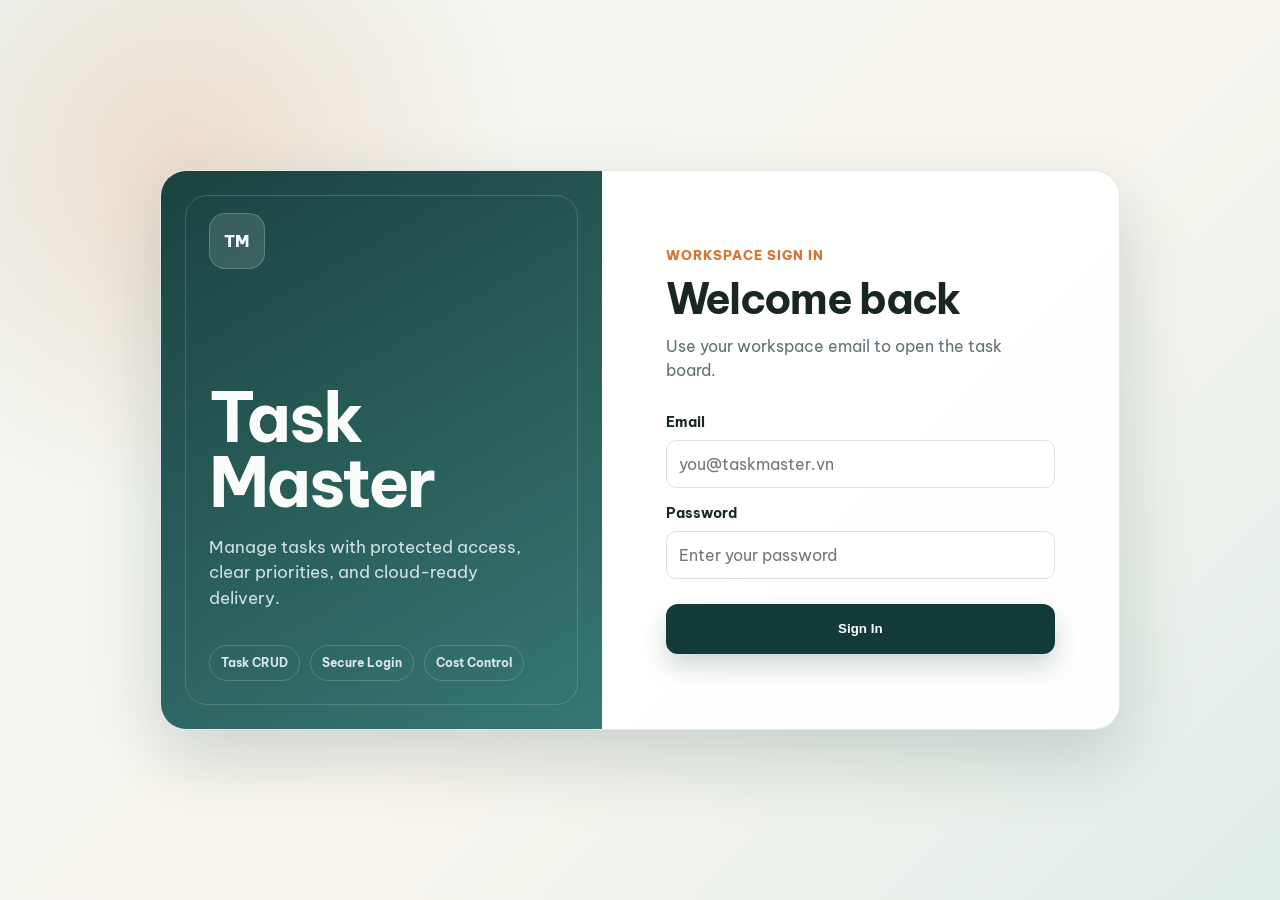
==== frontend/login.html @ cdd1fff1 "feat(frontend): refresh task manager UI" ====
<!DOCTYPE html>
<html lang="en">
<head>
    <meta charset="UTF-8">
    <meta name="viewport" content="width=device-width, initial-scale=1.0">
    <title>Sign In - Serverless Task Manager</title>
    <link rel="preconnect" href="https://fonts.googleapis.com">
    <link rel="preconnect" href="https://fonts.gstatic.com" crossorigin>
    <link href="https://fonts.googleapis.com/css2?family=Be+Vietnam+Pro:wght@400;500;600;700;800&display=swap" rel="stylesheet">
    <link rel="stylesheet" href="css/style.css">
</head>
<body class="login-body">
    <main class="login-container" aria-labelledby="login-title">
        <section class="login-banner" aria-label="Application overview">
            <div class="login-brand-mark" aria-hidden="true">TM</div>
            <h1>Task Master</h1>
            <p>Manage tasks with protected access, clear priorities, and cloud-ready delivery.</p>
            <div class="login-proof">
                <span>Task CRUD</span>
                <span>Secure Login</span>
                <span>Cost Control</span>
            </div>
        </section>
        
        <section class="login-form-wrapper" aria-label="Sign in form">
            <div class="login-form">
                <p class="login-eyebrow">Workspace sign in</p>
                <h2 id="login-title">Welcome back</h2>
                <p class="login-helper">Use your workspace email to open the task board.</p>
            
                <form id="authForm">
                    <div class="input-group">
                        <label for="email">Email</label>
                        <input type="email" id="email" required autocomplete="email" placeholder="you@taskmaster.vn">
                    </div>
                    <div class="input-group">
                        <label for="password">Password</label>
                        <input type="password" id="password" required autocomplete="current-password" placeholder="Enter your password">
                    </div>
                    <button type="submit" class="btn-primary login-submit">Sign In</button>
                </form>
            </div>
        </section>
    </main>
    <script src="js/auth.js"></script>
</body>
</html>
---- frontend/css/style.css ----
:root {
    --bg-color: #F4F7F6; /*rgb(241, 226, 209);*/
    --surface-color: #FFFFFF; /* #fffdfa; */
    --primary-color:#256C67;  /* rgb(129, 11, 56); */
    --primary-dark: #123B38;
    --primary-soft: #DDEBE8;
    --accent-color: #D87332;
    --secondary-color: #D8E3E0; /* rgb(220, 195, 170); */
    --text-main: #182724; /* rgb(84, 26, 26); */
    --text-muted: #5F716D; /* #8a6d6d; */
    
    /* Badge colors */
    /* --badge-high: rgb(129, 11, 56);
    --badge-medium: #d48b41;
    --badge-low: #5a8264; */
    /* Priority: burnt orange */
    --badge-high-bg: #EA580C;
    --badge-high-text: #FFFFFF;
    
    --badge-medium-bg: #FB923C;
    --badge-medium-text: #FFFFFF;
    
    --badge-low-bg: #FFEDD5;
    --badge-low-text: #EA580C;  

    /* Status: teal */
    --badge-done-bg: #0D9488;
    --badge-done-text: #FFFFFF;
    
    --badge-pending-bg: #CCFBF1;
    --badge-pending-text: #0D9488;

}

* { box-sizing: border-box; margin: 0; padding: 0; }
body {
    font-family: 'Be Vietnam Pro', 'Segoe UI', Tahoma, sans-serif;
    background:
        radial-gradient(circle at 12% 0%, rgba(216, 115, 50, 0.09), transparent 28%),
        linear-gradient(180deg, #F7FAF8 0%, var(--bg-color) 46%, #EEF5F2 100%);
    color: var(--text-main);
    line-height: 1.5;
    min-height: 100dvh;
}

/* Buttons */
.btn-primary {
    background: var(--primary-color);
    color: white;
    border: none;
    min-height: 44px;
    padding: 10px 20px;
    border-radius: 10px;
    cursor: pointer;
    font-weight: 800;
    transition: transform 0.2s ease, box-shadow 0.2s ease, opacity 0.2s ease;
}
.btn-primary:hover { opacity: 0.96; transform: translateY(-1px); }
.btn-primary:focus-visible,
.btn-outline:focus-visible,
input:focus-visible,
select:focus-visible,
textarea:focus-visible {
    outline: 3px solid rgba(216, 115, 50, 0.28);
    outline-offset: 3px;
}
.btn-outline {
    min-height: 40px;
    background: transparent;
    border: 1px solid var(--primary-color);
    color: var(--primary-color);
    padding: 8px 16px;
    border-radius: 10px;
    cursor: pointer;
    font: inherit;
    font-weight: 700;
}
.sr-only {
    position: absolute;
    width: 1px;
    height: 1px;
    padding: 0;
    margin: -1px;
    overflow: hidden;
    clip: rect(0, 0, 0, 0);
    white-space: nowrap;
    border: 0;
}

/* ---------------- LOGIN PAGE ---------------- */
.login-body {
    min-height: 100dvh;
    display: flex;
    align-items: center;
    justify-content: center;
    padding: 28px;
    background:
        radial-gradient(circle at 14% 18%, rgba(216, 115, 50, 0.18), transparent 26%),
        linear-gradient(135deg, #EEF5F2 0%, #F9F5EE 54%, #DFECE8 100%);
}
.login-container {
    display: grid;
    grid-template-columns: minmax(280px, 0.92fr) minmax(320px, 1.08fr);
    width: min(960px, 100%);
    min-height: 560px;
    background: rgba(255, 255, 255, 0.92);
    border: 1px solid rgba(18, 59, 56, 0.12);
    border-radius: 26px;
    overflow: hidden;
    box-shadow: 0 28px 70px rgba(18, 59, 56, 0.18);
}
.login-banner {
    position: relative;
    color: #F9FCFB;
    padding: 48px;
    display: flex;
    flex-direction: column;
    justify-content: flex-end;
    background:
        linear-gradient(150deg, rgba(18, 59, 56, 0.96), rgba(37, 108, 103, 0.92)),
        repeating-linear-gradient(135deg, rgba(255,255,255,0.08) 0 1px, transparent 1px 18px);
}
.login-banner::before {
    content: "";
    position: absolute;
    inset: 24px;
    border: 1px solid rgba(255, 255, 255, 0.16);
    border-radius: 22px;
    pointer-events: none;
}
.login-brand-mark {
    position: absolute;
    top: 42px;
    left: 48px;
    width: 56px;
    height: 56px;
    border-radius: 16px;
    display: grid;
    place-items: center;
    background: rgba(255, 255, 255, 0.12);
    border: 1px solid rgba(255, 255, 255, 0.2);
    font-weight: 800;
    letter-spacing: 0.04em;
}
.login-banner h1 {
    position: relative;
    max-width: 8ch;
    font-size: clamp(42px, 6vw, 68px);
    line-height: 0.95;
    letter-spacing: -0.04em;
    margin-bottom: 20px;
}
.login-banner p {
    position: relative;
    max-width: 320px;
    color: rgba(249, 252, 251, 0.82);
    font-size: 17px;
}
.login-proof {
    position: relative;
    display: flex;
    flex-wrap: wrap;
    gap: 10px;
    margin-top: 34px;
}
.login-proof span {
    padding: 8px 11px;
    border: 1px solid rgba(255, 255, 255, 0.18);
    border-radius: 999px;
    color: rgba(249, 252, 251, 0.86);
    font-size: 12px;
    font-weight: 700;
}
.login-form-wrapper {
    padding: clamp(28px, 6vw, 64px);
    display: flex;
    flex-direction: column;
    justify-content: center;
}
.login-form {
    width: min(100%, 420px);
    margin: 0 auto;
}
.login-eyebrow {
    color: var(--accent-color);
    font-size: 13px;
    font-weight: 800;
    letter-spacing: 0.08em;
    text-transform: uppercase;
    margin-bottom: 10px;
}
.login-form h2 {
    font-size: clamp(30px, 4vw, 42px);
    line-height: 1.1;
    letter-spacing: -0.04em;
    margin-bottom: 12px;
}
.login-helper {
    color: var(--text-muted);
    margin-bottom: 30px;
}
.login-submit {
    width: 100%;
    min-height: 50px;
    margin-top: 10px;
    border-radius: 12px;
    background: var(--primary-dark);
    box-shadow: 0 12px 24px rgba(18, 59, 56, 0.2);
}

.input-group { margin-bottom: 15px; }
.input-group label { display: block; font-size: 14px; margin-bottom: 7px; font-weight: 700; }
.input-group input, .input-group select, .input-group textarea {
    width: 100%;
    min-height: 44px;
    padding: 11px 12px;
    border: 1px solid var(--secondary-color);
    border-radius: 10px;
    background: rgba(255, 255, 255, 0.78);
    color: var(--text-main);
    font: inherit;
    font-size: 16px;
    transition: border-color 0.2s ease, box-shadow 0.2s ease, background-color 0.2s ease;
}
.input-group input:focus,
.input-group select:focus,
.input-group textarea:focus {
    border-color: var(--primary-color);
    background: var(--surface-color);
    box-shadow: 0 0 0 4px rgba(37, 108, 103, 0.12);
    outline: none;
}

/* ---------------- WORKSPACE ---------------- */
.top-header {
    position: sticky;
    top: 0;
    z-index: 20;
    background: rgba(255, 255, 255, 0.86);
    backdrop-filter: blur(16px);
    padding: 14px clamp(18px, 5vw, 48px);
    display: flex;
    justify-content: space-between;
    align-items: center;
    border-bottom: 1px solid rgba(18, 59, 56, 0.1);
}
.top-header .user-info {
    display: flex;
    align-items: center;
    gap: 24px;
}
.top-header .logo {
    display: flex;
    align-items: center;
    gap: 10px;
    font-size: 20px;
    font-weight: 800;
    color: var(--text-main);
    letter-spacing: -0.5px;
}
.logo-mark {
    width: 38px;
    height: 38px;
    display: grid;
    place-items: center;
    border-radius: 12px;
    background: var(--primary-dark);
    color: white;
    font-size: 13px;
    letter-spacing: 0.04em;
}
.top-header .user-info .btn-outline {
    border: 1px solid var(--secondary-color);
    color: var(--text-muted);
    padding: 8px 16px;
    border-radius: 8px;
    font-weight: 600;
    transition: all 0.2s;
}
.top-header .user-info .btn-outline:hover {
    border-color: #ef4444;
    color: #ef4444;
    background-color: #fef2f2;
}

.workspace { max-width: 1120px; margin: 34px auto 56px; padding: 0 20px; }
.workspace-hero {
    display: flex;
    justify-content: space-between;
    align-items: flex-end;
    gap: 24px;
    margin-bottom: 26px;
}
.workspace-eyebrow {
    color: var(--accent-color);
    font-size: 13px;
    font-weight: 800;
    letter-spacing: 0.08em;
    text-transform: uppercase;
    margin-bottom: 8px;
}
.workspace-hero h1 {
    max-width: 680px;
    font-size: clamp(34px, 5vw, 56px);
    line-height: 1.02;
    letter-spacing: -0.045em;
}
.workspace-primary-action {
    min-width: 132px;
    background: var(--primary-dark);
    box-shadow: 0 12px 26px rgba(18, 59, 56, 0.18);
}

/* Stats */
.stats-container { display: grid; grid-template-columns: repeat(3, 1fr); gap: 16px; margin-bottom: 22px; }
.stat-card {
    background: rgba(255, 255, 255, 0.84);
    padding: 22px;
    border-radius: 18px;
    box-shadow: 0 18px 38px rgba(18, 59, 56, 0.08);
    border: 1px solid rgba(18, 59, 56, 0.1);
}
.stat-card h3 { font-size: 13px; color: var(--text-muted); margin-bottom: 8px; text-transform: uppercase; letter-spacing: 0.06em; }
.stat-card p { font-size: 36px; line-height: 1; font-weight: 800; letter-spacing: -0.04em; }
.pending-value { color: var(--accent-color); }
.done-value { color: var(--primary-color); }

/* Action Bar */
.action-bar {
    display: grid;
    grid-template-columns: minmax(360px, auto) minmax(260px, 1fr);
    gap: 14px;
    align-items: center;
    margin-bottom: 18px;
    padding: 14px;
    background: rgba(255, 255, 255, 0.72);
    border: 1px solid rgba(18, 59, 56, 0.1);
    border-radius: 18px;
}
.filters {
    display: flex;
    gap: 10px;
    flex-wrap: wrap;
}
.filters select, .filters input[type="date"] {
    min-height: 44px;
    padding: 10px 12px;
    border-radius: 12px;
    border: 1px solid var(--secondary-color);
    background: var(--surface-color);
    color: var(--text-main);
    font-family: inherit;
    font-size: 15px;
}

.search-box {
    position: relative;
}
.search-icon {
    position: absolute;
    left: 14px;
    top: 50%;
    transform: translateY(-50%);
    color: var(--text-muted);
    pointer-events: none;
    display: flex;
}
.search-box input {
    width: 100%;
    min-height: 44px;
    padding: 10px 15px 10px 42px;
    border-radius: 12px;
    border: 1px solid var(--secondary-color);
    background: var(--surface-color);
    color: var(--text-main);
    font: inherit;
    font-size: 16px;
    transition: border-color 0.2s ease, box-shadow 0.2s ease;
}
.search-box input:focus {
    border-color: var(--primary-color);
    box-shadow: 0 0 0 4px rgba(37, 108, 103, 0.12);
    outline: none;
}

/* Task Grid */
.task-list-header {
    display: grid;
    grid-template-columns: minmax(280px, 3fr) minmax(100px, 1fr) minmax(120px, 1fr) minmax(100px, 1fr) 60px;
    padding: 14px 18px;
    font-size: 12px;
    font-weight: 800;
    color: var(--text-muted);
    text-transform: uppercase;
    letter-spacing: 0.06em;
}
.task-item {
    display: grid;
    grid-template-columns: minmax(280px, 3fr) minmax(100px, 1fr) minmax(120px, 1fr) minmax(100px, 1fr) 60px;
    background: rgba(255, 255, 255, 0.9);
    margin-bottom: 10px;
    padding: 16px 18px;
    border-radius: 16px;
    align-items: center;
    border: 1px solid rgba(18, 59, 56, 0.1);
    transition: transform 0.2s ease, box-shadow 0.2s ease;
}
.task-item:hover { transform: translateY(-2px); box-shadow: 0 14px 28px rgba(18, 59, 56, 0.08); }

.task-info h4 { margin-bottom: 5px; font-size: 16px; }
.task-info p { font-size: 13px; color: var(--text-muted); }
.task-cell {
    color: var(--text-muted);
    font-size: 14px;
    font-weight: 600;
}
.task-empty {
    padding: 34px;
    border: 1px dashed var(--secondary-color);
    border-radius: 18px;
    background: rgba(255, 255, 255, 0.64);
    text-align: center;
}
.task-empty h4 { font-size: 20px; margin-bottom: 6px; }
.task-empty p { color: var(--text-muted); }

/* Badges */
.badge {
    min-width: 76px;
    text-align: center;
    padding: 6px 12px;
    border-radius: 999px;
    font-size: 12px;
    font-weight: 800;
    letter-spacing: 0.02em;
    display: inline-block;
}
.badge.high { background: var(--badge-high-bg); color: var(--badge-high-text); }
.badge.medium { background: var(--badge-medium-bg); color: var(--badge-medium-text); }
.badge.low { background: var(--badge-low-bg); color: var(--badge-low-text); }

.badge.pending { background: var(--badge-pending-bg); color: var(--badge-pending-text); }
.badge.done { background: var(--badge-done-bg); color: var(--badge-done-text); }

.task-actions { display: flex; justify-content: flex-end; }
.task-actions button { background: none; border: none; cursor: pointer; color: var(--primary-color); font-weight: bold; padding: 5px;}

/* Modal (Popup) */
.modal {
    display: none;
    position: fixed;
    inset: 0;
    z-index: 50;
    width: 100%;
    height: 100%;
    padding: 20px;
    background: rgba(18, 39, 36, 0.48);
    justify-content: center;
    align-items: center;
}
.modal-content {
    background: var(--surface-color);
    padding: 30px;
    border-radius: 18px;
    width: 520px;
    max-width: 100%;
    max-height: calc(100dvh - 40px);
    overflow: auto;
    box-shadow: 0 24px 70px rgba(18, 39, 36, 0.24);
}
.modal-content h2 {
    margin-bottom: 20px;
    font-size: 28px;
    letter-spacing: -0.03em;
}
.flex-row { display: flex; gap: 15px; }
.flex-row .input-group { flex: 1; }
.modal-actions { margin-top: 20px; display: flex; justify-content: flex-end; gap: 10px; }

/* Responsive: mobile */
@media (max-width: 768px) {
    .login-body { padding: 16px; align-items: flex-start; }
    .login-container { grid-template-columns: 1fr; min-height: auto; border-radius: 20px; }
    .login-banner { min-height: 330px; padding: 94px 28px 28px; }
    .login-brand-mark { top: 28px; left: 28px; }
    .login-banner h1 { font-size: 40px; margin-bottom: 16px; }
    .login-banner p { font-size: 16px; }
    .login-proof { margin-top: 24px; }
    .login-banner::before { inset: 16px; border-radius: 16px; }
    .login-form-wrapper { padding: 28px 22px; }
    .login-helper { margin-bottom: 22px; }
    .login-form { width: 100%; }
    .top-header { align-items: flex-start; gap: 14px; }
    .top-header .user-info { gap: 10px; flex-wrap: wrap; justify-content: flex-end; }
    .workspace { margin-top: 26px; padding: 0 16px; }
    .workspace-hero { align-items: stretch; flex-direction: column; }
    .workspace-primary-action { width: 100%; }
    .stats-container { grid-template-columns: 1fr; }
    .action-bar { grid-template-columns: 1fr; gap: 12px; }
    .filters { display: grid; grid-template-columns: 1fr; }
    .task-list-header { display: none; }
    .task-item { grid-template-columns: 1fr; gap: 12px; padding: 16px; }
    .task-cell {
        display: flex;
        justify-content: space-between;
        align-items: center;
        gap: 16px;
    }
    .task-cell::before {
        content: attr(data-label);
        color: var(--text-muted);
        font-size: 12px;
        font-weight: 800;
        text-transform: uppercase;
        letter-spacing: 0.06em;
    }
    .task-actions { justify-content: flex-start; }
    .flex-row { flex-direction: column; gap: 0; }
}

/* ================= ACTION DROPDOWN MENU ================= */
.dropdown-container {
    position: relative;
    display: inline-block;
}

.btn-dots {
    background: none;
    border: none;
    font-size: 20px;
    font-weight: bold;
    color: var(--primary-color);
    cursor: pointer;
    padding: 0 10px;
    letter-spacing: 2px;
}

/* Hidden menu container */
.dropdown-menu {
    display: none;
    position: absolute;
    right: 0;
    top: 100%;
    background-color: var(--surface-color);
    min-width: 130px;
    box-shadow: 0px 8px 16px rgba(84, 26, 26, 0.15); 
    border: 1px solid var(--secondary-color);
    border-radius: 8px;
    z-index: 10;
    overflow: hidden;
}

/* JS toggles this class to show the menu */
.dropdown-menu.show {
    display: flex;
    flex-direction: column;
}

/* Dropdown action buttons */
.dropdown-menu button {
    background: none;
    border: none;
    padding: 12px 15px;
    text-align: left;
    cursor: pointer;
    color: var(--text-main);
    font-size: 14px;
    width: 100%;
    transition: background-color 0.2s;
}

.dropdown-menu button:hover {
    background-color: var(--bg-color);
}

/* Destructive action */
.dropdown-menu button.delete-btn {
    color: #d32f2f; 
    border-top: 1px solid #f0e6e6;
}
.dropdown-menu button.delete-btn:hover {
    background-color: #fce4e4; 
}

/* ================= COMPLETED TASK STATE ================= */
.task-item.task-completed {
    opacity: 0.55;
    background-color: transparent;
    border: 1px dashed var(--secondary-color);
    box-shadow: none;
}

.task-item.task-completed:hover {
    transform: none;
}

.task-item.task-completed .task-info h4 {
    text-decoration: line-through;
    color: var(--text-muted);
}
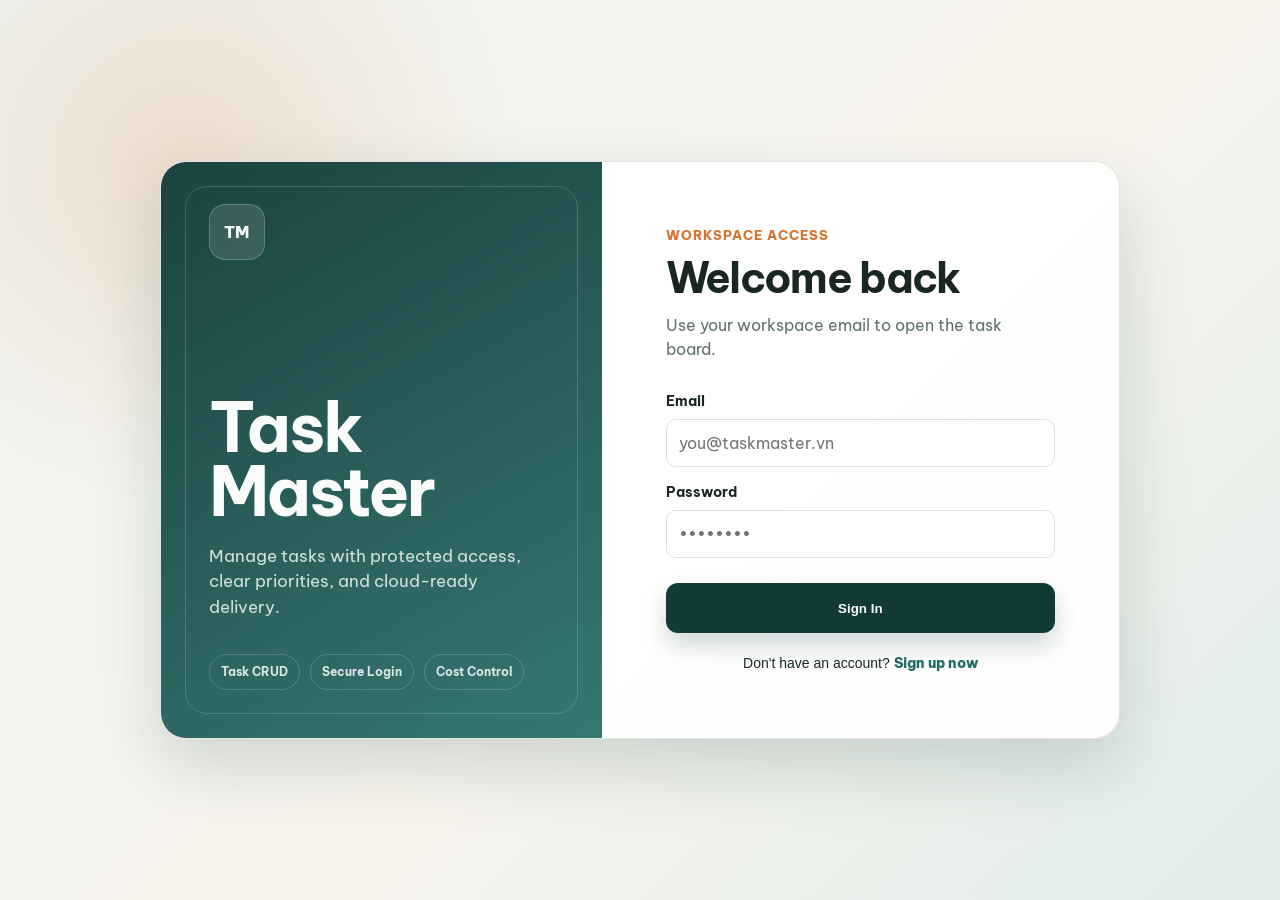
==== commit c4496f11: "[Add] - Signup, Validate" ====
--- a/frontend/login.html
+++ b/frontend/login.html
@@ -23,7 +23,7 @@
         </section>
         
         <section class="login-form-wrapper" aria-label="Sign in form">
-            <div class="login-form">
+            <!-- <div class="login-form">
                 <p class="login-eyebrow">Workspace sign in</p>
                 <h2 id="login-title">Welcome back</h2>
                 <p class="login-helper">Use your workspace email to open the task board.</p>
@@ -39,6 +39,57 @@
                     </div>
                     <button type="submit" class="btn-primary login-submit">Sign In</button>
                 </form>
+            </div> -->
+            <div class="login-form">
+                <p class="login-eyebrow">Workspace Access</p>
+                
+                <div id="signInContainer">
+                    <h2 id="login-title">Welcome back</h2>
+                    <p class="login-helper">Use your workspace email to open the task board.</p>
+                    
+                    <div id="signInError" class="auth-error"></div>
+
+                    <form id="authForm">
+                        <div class="input-group">
+                            <label for="email">Email</label>
+                            <input type="email" id="email" required placeholder="you@taskmaster.vn">
+                        </div>
+                        <div class="input-group">
+                            <label for="password">Password</label>
+                            <input type="password" id="password" required placeholder="••••••••">
+                        </div>
+                        <button type="submit" class="btn-primary login-submit">Sign In</button>
+                    </form>
+                    <p style="text-align: center; margin-top: 20px; font-size: 14px; font-weight: 500;">
+                        Don't have an account? <a href="#" id="showSignUp" style="color: var(--primary-color); font-weight: 800; text-decoration: none;">Sign up now</a>
+                    </p>
+                </div>
+
+                <div id="signUpContainer" style="display: none;">
+                    <h2 id="signup-title">Create Account</h2>
+                    <p class="login-helper">Create a new workspace for you.</p>
+                    
+                    <div id="signUpError" class="auth-error"></div>
+
+                    <form id="signUpForm">
+                        <div class="input-group">
+                            <label for="reg-email">Email</label>
+                            <input type="email" id="reg-email" required placeholder="you@taskmaster.vn">
+                        </div>
+                        <div class="input-group">
+                            <label for="reg-password">Password</label>
+                            <input type="password" id="reg-password" required placeholder="At least 8 characters">
+                        </div>
+                        <div class="input-group">
+                            <label for="reg-confirm">Confirm Password</label>
+                            <input type="password" id="reg-confirm" required placeholder="Re-enter your password">
+                        </div>
+                        <button type="submit" class="btn-primary login-submit" style="background: var(--accent-color);">Sign Up</button>
+                    </form>
+                    <p style="text-align: center; margin-top: 20px; font-size: 14px; font-weight: 500;">
+                        Already have an account? <a href="#" id="showSignIn" style="color: var(--primary-color); font-weight: 800; text-decoration: none;">Sign In</a>
+                    </p>
+                </div>
             </div>
         </section>
     </main>
--- a/frontend/css/style.css
+++ b/frontend/css/style.css
@@ -598,3 +598,19 @@
     text-decoration: line-through;
     color: var(--text-muted);
 }
+
+
+/* ================= HIỆU ỨNG THÔNG BÁO LỖI ================= */
+.auth-error {
+    background-color: #FEF2F2;
+    color: #DC2626;
+    border: 1px solid #FCA5A5;
+    padding: 12px;
+    border-radius: 10px;
+    font-size: 14px;
+    font-weight: 600;
+    margin-bottom: 16px;
+    display: none; /* Mặc định ẩn, chỉ hiện khi có lỗi do JS kích hoạt */
+    text-align: center;
+    box-shadow: 0 4px 6px rgba(220, 38, 38, 0.05);
+}
